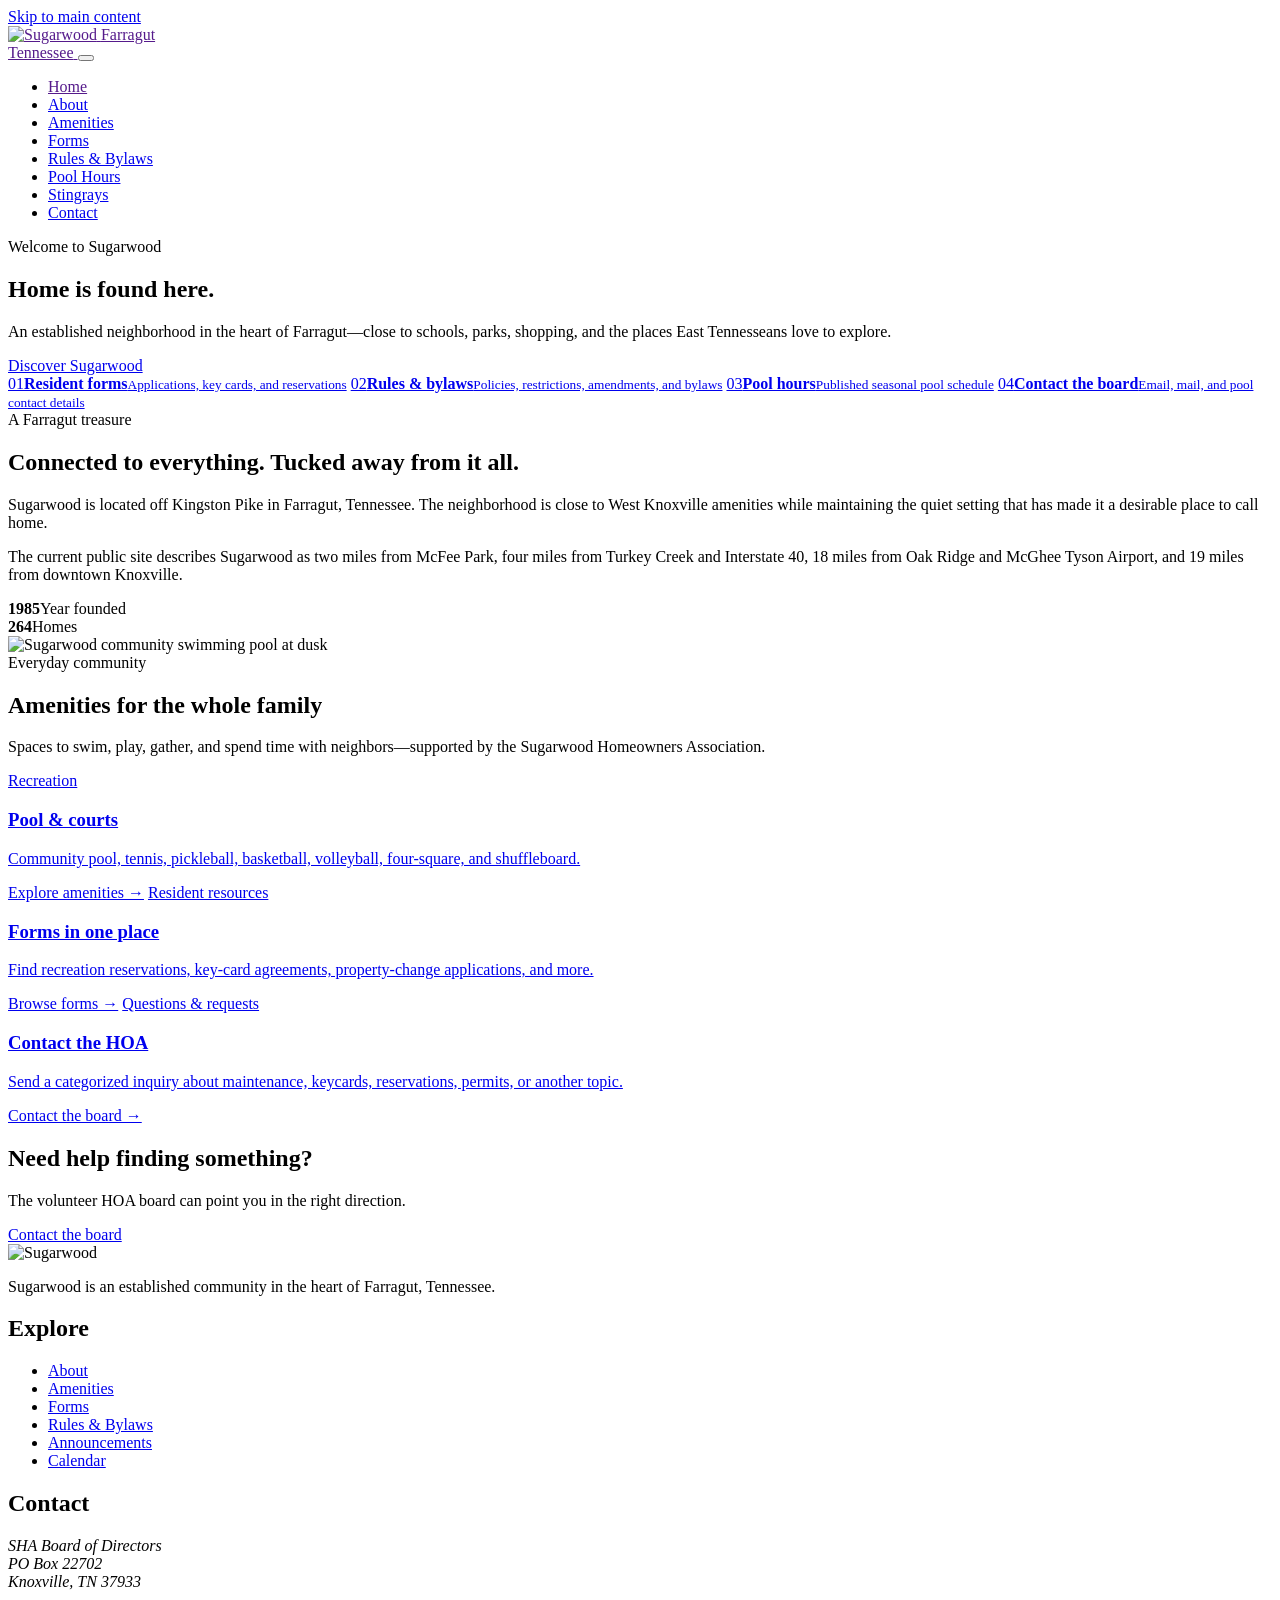
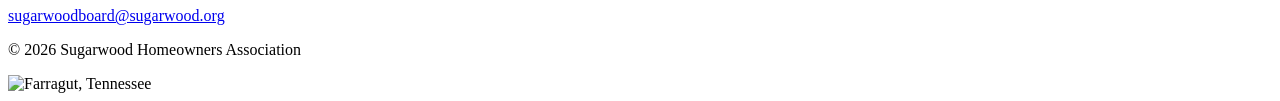
==== index.html @ 3f70a157 "Add files via upload" ====
<!doctype html>
<html lang="en">
<head>
  <meta charset="utf-8">
  <meta name="viewport" content="width=device-width, initial-scale=1">
  <meta name="description" content="Sugarwood is an established community in Farragut, Tennessee, with recreation amenities and convenient access to West Knoxville.">
  <meta name="theme-color" content="#071d2e">
  <title>Home | Sugarwood at Farragut</title>
  <link rel="icon" href="assets/images/sw-logo-final.png" type="image/png">
  <link rel="stylesheet" href="assets/css/site.css">
</head>
<body>
  
<a class="skip-link" href="#main-content">Skip to main content</a>
<header class="site-header">
  <div class="container header-inner">
    <a class="brand" href="" aria-label="Sugarwood HOA home">
      <img src="assets/images/sw-logo-final.png" width="200" height="50" alt="Sugarwood">
      <span class="brand-location">Farragut<br>Tennessee</span>
    </a>
    <button class="menu-toggle" type="button" aria-label="Open navigation" aria-expanded="false" aria-controls="primary-navigation" data-menu-toggle>
      <span></span><span></span><span></span>
    </button>
    <nav class="site-nav" id="primary-navigation" aria-label="Primary navigation" data-site-nav data-open="false">
      <ul class="nav-list">
        <li><a href="" aria-current="page">Home</a></li>
<li><a href="about/">About</a></li>
<li><a href="amenities/">Amenities</a></li>
<li><a href="forms/">Forms</a></li>
<li><a href="rules/">Rules & Bylaws</a></li>
<li><a href="pool-hours/">Pool Hours</a></li>
<li><a href="sugarwood-stingrays/">Stingrays</a></li>
<li><a class="nav-contact" href="contact/">Contact</a></li>
      </ul>
    </nav>
  </div>
</header>
  <main id="main-content">
    
<section class="hero" style="--hero-image: url('../images/Sugarwood-Pool-e1723392724342.jpg')">
  <div class="container hero-inner">
    <span class="eyebrow">Welcome to Sugarwood</span>
    <h1>Home is found here.</h1>
    <p class="hero-copy">An established neighborhood in the heart of Farragut—close to schools, parks, shopping, and the places East Tennesseans love to explore.</p>
    <div class="button-row">
      <a class="button" href="about/">Discover Sugarwood</a>
    </div>
  </div>
</section>
<section class="quick-links" aria-label="Quick links">
  <div class="container quick-grid">
    <a class="quick-card" href="forms/"><span class="quick-number">01</span><strong>Resident forms</strong><small>Applications, key cards, and reservations</small></a>
    <a class="quick-card" href="rules/"><span class="quick-number">02</span><strong>Rules & bylaws</strong><small>Policies, restrictions, amendments, and bylaws</small></a>
    <a class="quick-card" href="pool-hours/"><span class="quick-number">03</span><strong>Pool hours</strong><small>Published seasonal pool schedule</small></a>
    <a class="quick-card" href="contact/"><span class="quick-number">04</span><strong>Contact the board</strong><small>Email, mail, and pool contact details</small></a>
  </div>
</section>
<section class="section">
  <div class="container split">
    <div>
      <span class="eyebrow">A Farragut treasure</span>
      <h2>Connected to everything. Tucked away from it all.</h2>
      <p>Sugarwood is located off Kingston Pike in Farragut, Tennessee. The neighborhood is close to West Knoxville amenities while maintaining the quiet setting that has made it a desirable place to call home.</p>
      <p>The current public site describes Sugarwood as two miles from McFee Park, four miles from Turkey Creek and Interstate 40, 18 miles from Oak Ridge and McGhee Tyson Airport, and 19 miles from downtown Knoxville.</p>
      <div class="stats" aria-label="Neighborhood facts">
        <div class="stat"><strong>1985</strong><span>Year founded</span></div>
        <div class="stat"><strong>264</strong><span>Homes</span></div>
      </div>
    </div>
    <div class="split-media"><img src="assets/images/Sugarwood-Pool-e1723392724342.jpg" width="1200" height="1068" alt="Sugarwood community swimming pool at dusk"></div>
  </div>
</section>
<section class="section section-white">
  <div class="container">
    <div class="section-heading">
      <span class="eyebrow">Everyday community</span>
      <h2>Amenities for the whole family</h2>
      <p>Spaces to swim, play, gather, and spend time with neighbors—supported by the Sugarwood Homeowners Association.</p>
    </div>
    <div class="card-grid">
      <a class="card card-link" href="amenities/"><span class="card-kicker">Recreation</span><h3>Pool & courts</h3><p>Community pool, tennis, pickleball, basketball, volleyball, four-square, and shuffleboard.</p><span class="text-link">Explore amenities →</span></a>
      <a class="card card-link" href="forms/"><span class="card-kicker">Resident resources</span><h3>Forms in one place</h3><p>Find recreation reservations, key-card agreements, property-change applications, and more.</p><span class="text-link">Browse forms →</span></a>
      <a class="card card-link" href="contact/"><span class="card-kicker">Questions & requests</span><h3>Contact the HOA</h3><p>Send a categorized inquiry about maintenance, keycards, reservations, permits, or another topic.</p><span class="text-link">Contact the board →</span></a>
    </div>
  </div>
</section>
  </main>
  
<section class="cta-band" aria-labelledby="footer-cta-title">
  <div class="container cta-inner">
    <div>
      <h2 id="footer-cta-title">Need help finding something?</h2>
      <p>The volunteer HOA board can point you in the right direction.</p>
    </div>
    <a class="button button-dark" href="contact/">Contact the board</a>
  </div>
</section>
<footer class="site-footer">
  <div class="container">
    <div class="footer-grid">
      <div class="footer-brand">
        <img src="assets/images/sw-logo-final.png" width="200" height="50" alt="Sugarwood">
        <p>Sugarwood is an established community in the heart of Farragut, Tennessee.</p>
      </div>
      <div>
        <h2>Explore</h2>
        <ul class="footer-links">
          <li><a href="about/">About</a></li>
          <li><a href="amenities/">Amenities</a></li>
          <li><a href="forms/">Forms</a></li>
          <li><a href="rules/">Rules & Bylaws</a></li>
          <li><a href="announcements/">Announcements</a></li>
          <li><a href="calendar/">Calendar</a></li>
        </ul>
      </div>
      <div>
        <h2>Contact</h2>
        <address>
          SHA Board of Directors<br>
          PO Box 22702<br>
          Knoxville, TN 37933
        </address>
        <p><a href="mailto:sugarwoodboard@sugarwood.org">sugarwoodboard@sugarwood.org</a></p>
      </div>
    </div>
    <div class="footer-bottom">
      <p>© 2026 Sugarwood Homeowners Association</p>
      <img class="farragut-mark" src="assets/images/Farragut.png" width="336" height="78" alt="Farragut, Tennessee">
    </div>
  </div>
</footer>
  <script src="assets/js/site.js"></script>
</body>
</html>
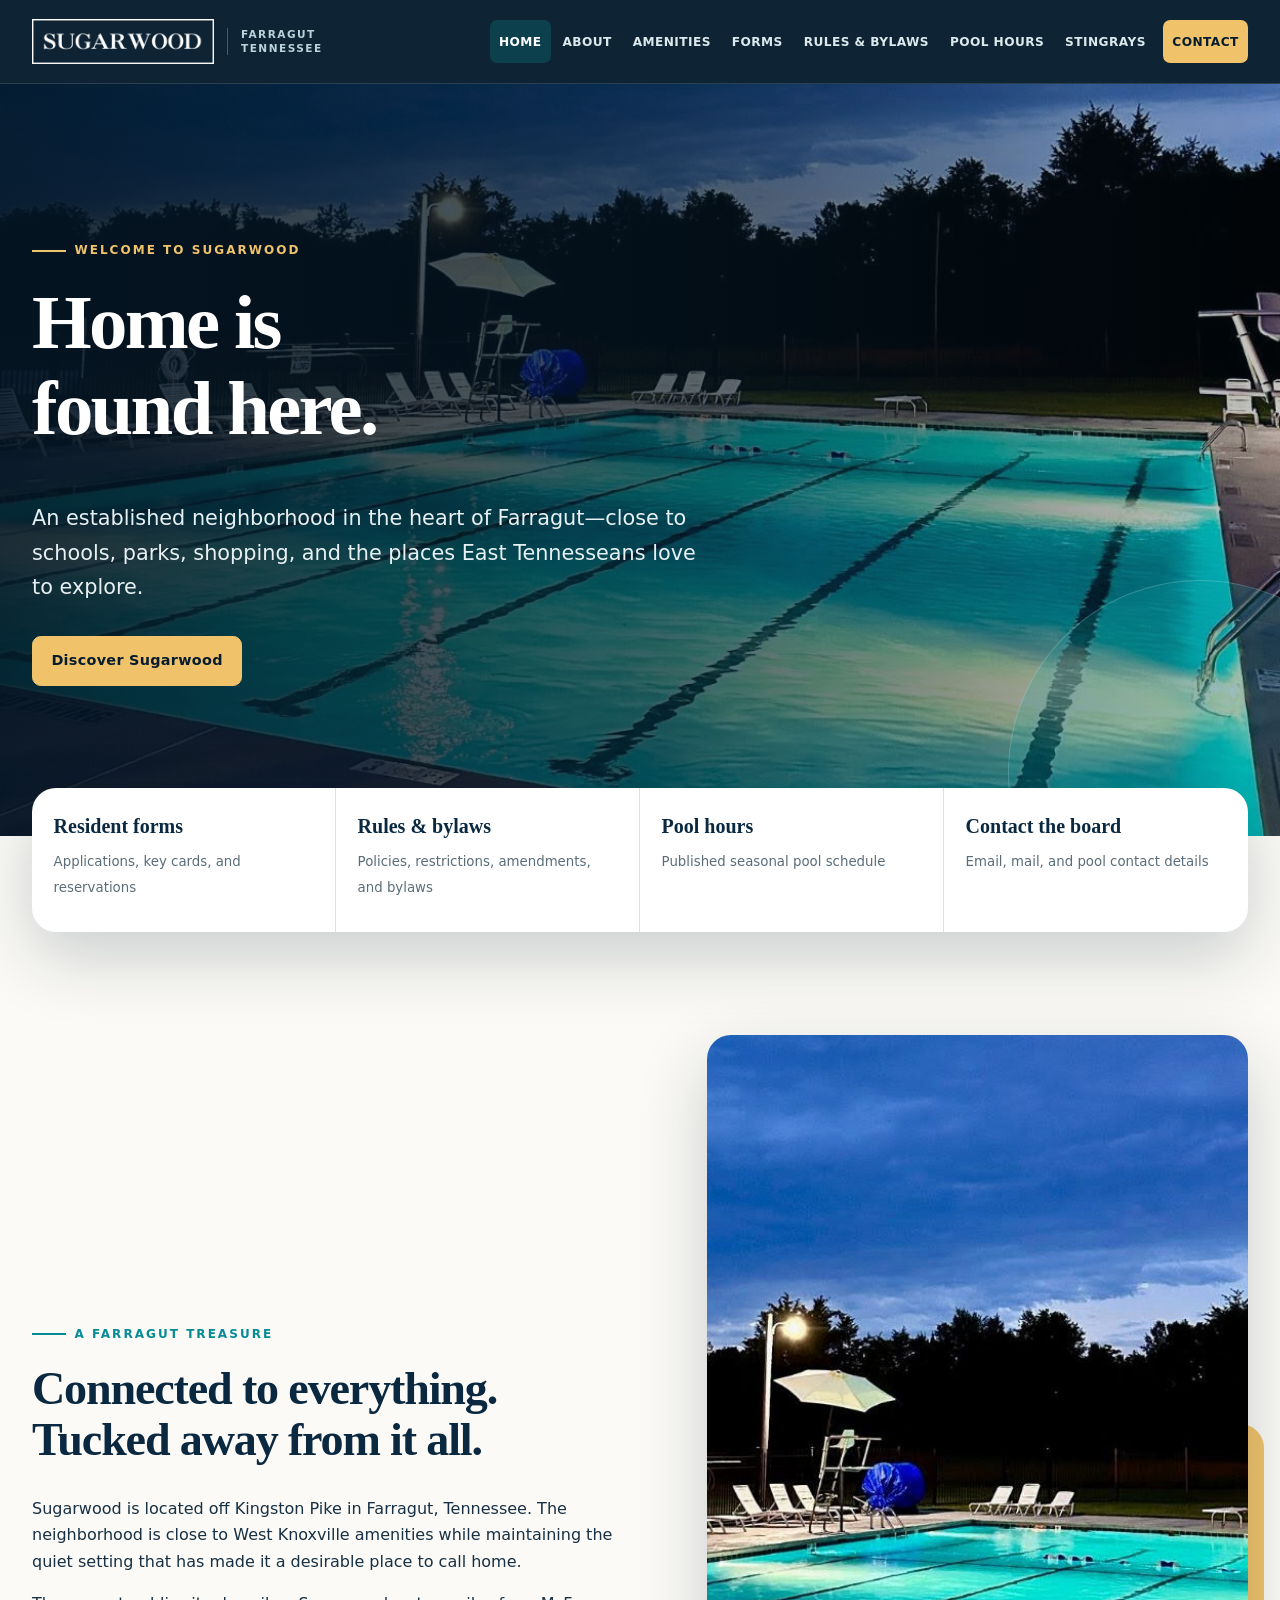
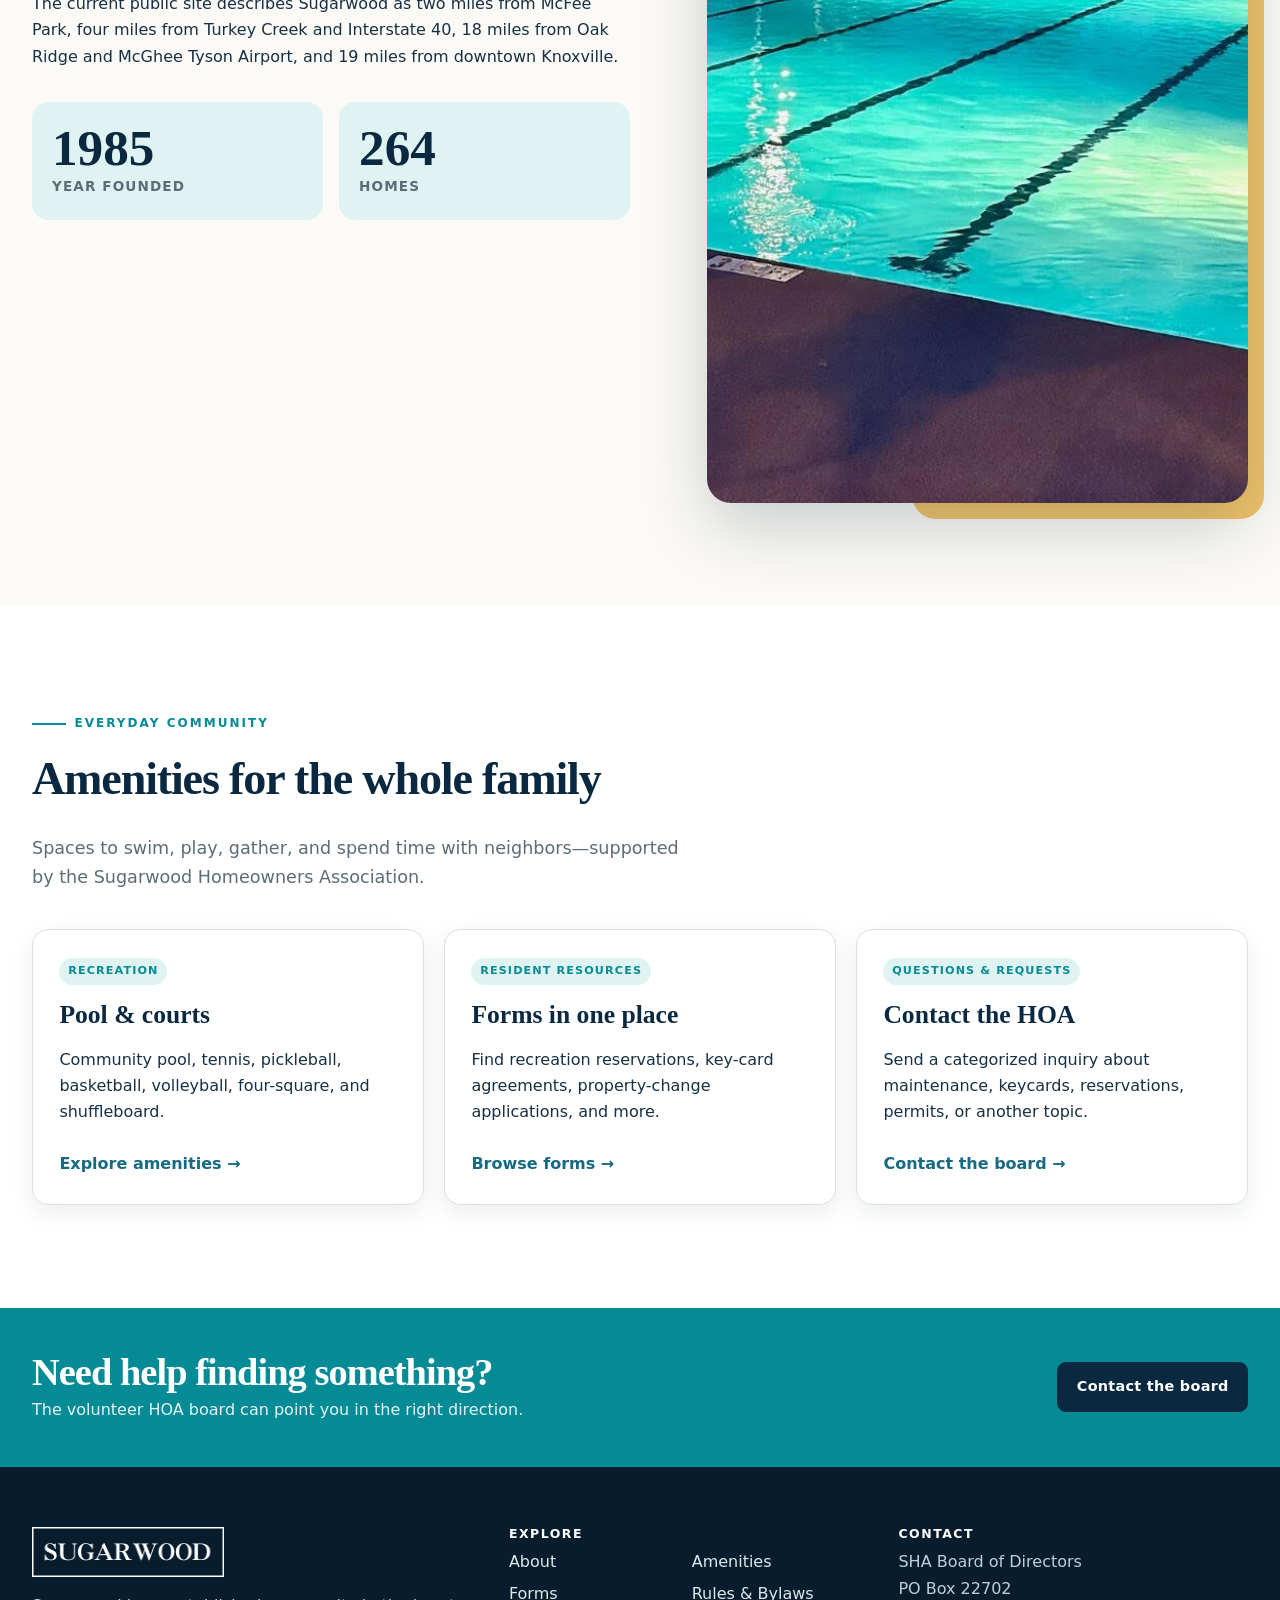
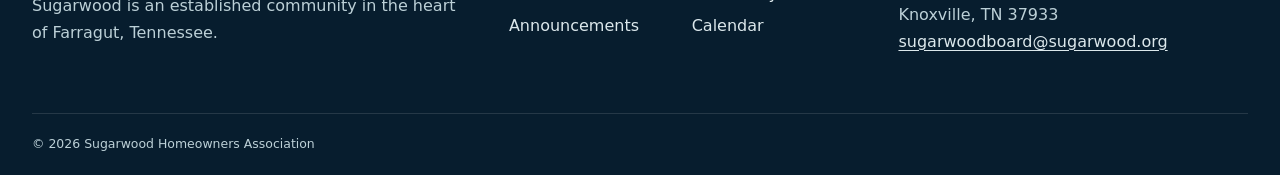
==== commit b1c78877: "8.6 Revisions" ====
--- a/index.html
+++ b/index.html
@@ -49,10 +49,10 @@
 </section>
 <section class="quick-links" aria-label="Quick links">
   <div class="container quick-grid">
-    <a class="quick-card" href="forms/"><span class="quick-number">01</span><strong>Resident forms</strong><small>Applications, key cards, and reservations</small></a>
-    <a class="quick-card" href="rules/"><span class="quick-number">02</span><strong>Rules & bylaws</strong><small>Policies, restrictions, amendments, and bylaws</small></a>
-    <a class="quick-card" href="pool-hours/"><span class="quick-number">03</span><strong>Pool hours</strong><small>Published seasonal pool schedule</small></a>
-    <a class="quick-card" href="contact/"><span class="quick-number">04</span><strong>Contact the board</strong><small>Email, mail, and pool contact details</small></a>
+    <a class="quick-card" href="forms/"><strong>Resident forms</strong><small>Applications, key cards, and reservations</small></a>
+    <a class="quick-card" href="rules/"><strong>Rules & bylaws</strong><small>Policies, restrictions, amendments, and bylaws</small></a>
+    <a class="quick-card" href="pool-hours/"><strong>Pool hours</strong><small>Published seasonal pool schedule</small></a>
+    <a class="quick-card" href="contact/"><strong>Contact the board</strong><small>Email, mail, and pool contact details</small></a>
   </div>
 </section>
 <section class="section">
@@ -125,7 +125,6 @@
     </div>
     <div class="footer-bottom">
       <p>© 2026 Sugarwood Homeowners Association</p>
-      <img class="farragut-mark" src="assets/images/Farragut.png" width="336" height="78" alt="Farragut, Tennessee">
     </div>
   </div>
 </footer>
--- a/assets/css/site.css
+++ b/assets/css/site.css
@@ -0,0 +1,1455 @@
+:root {
+  --navy-950: #071d2e;
+  --navy-900: #0a2941;
+  --navy-800: #123a56;
+  --blue-700: #166a83;
+  --teal-600: #058b96;
+  --teal-500: #0aa3aa;
+  --aqua-100: #dff4f2;
+  --cream-100: #fbfaf6;
+  --cream-200: #f3efe5;
+  --gold-500: #d99b2b;
+  --gold-300: #f0c36b;
+  --ink: #173043;
+  --muted: #5b6d78;
+  --white: #ffffff;
+  --line: #d9e1e3;
+  --warning-bg: #fff6df;
+  --warning-border: #d99b2b;
+  --shadow-sm: 0 8px 24px rgba(7, 29, 46, 0.08);
+  --shadow-lg: 0 24px 70px rgba(7, 29, 46, 0.2);
+  --radius-sm: 0.55rem;
+  --radius-md: 1rem;
+  --radius-lg: 1.5rem;
+  --max-width: 76rem;
+}
+
+*,
+*::before,
+*::after {
+  box-sizing: border-box;
+}
+
+html {
+  scroll-behavior: smooth;
+}
+
+body {
+  margin: 0;
+  overflow-x: hidden;
+  color: var(--ink);
+  background: var(--cream-100);
+  font-family: Inter, ui-sans-serif, system-ui, -apple-system, BlinkMacSystemFont, "Segoe UI", sans-serif;
+  font-size: 1rem;
+  line-height: 1.65;
+  text-rendering: optimizeLegibility;
+}
+
+body.nav-open {
+  overflow: hidden;
+}
+
+img {
+  display: block;
+  max-width: 100%;
+}
+
+a {
+  color: var(--blue-700);
+  text-decoration-thickness: 0.08em;
+  text-underline-offset: 0.16em;
+}
+
+a:hover {
+  color: var(--teal-600);
+}
+
+button,
+input {
+  font: inherit;
+}
+
+:focus-visible {
+  outline: 3px solid var(--gold-300);
+  outline-offset: 3px;
+}
+
+h1,
+h2,
+h3,
+h4 {
+  margin: 0 0 0.65em;
+  color: var(--navy-900);
+  font-family: Georgia, "Times New Roman", serif;
+  font-weight: 700;
+  line-height: 1.12;
+  text-wrap: balance;
+}
+
+h1 {
+  font-size: clamp(2.6rem, 6vw, 5.6rem);
+  letter-spacing: -0.035em;
+}
+
+h2 {
+  font-size: clamp(2rem, 3.6vw, 3.45rem);
+  letter-spacing: -0.025em;
+}
+
+h3 {
+  font-size: clamp(1.3rem, 2vw, 1.7rem);
+}
+
+p,
+ul,
+ol {
+  margin-top: 0;
+}
+
+.container {
+  width: min(calc(100% - 2rem), var(--max-width));
+  margin-inline: auto;
+}
+
+.narrow {
+  width: min(calc(100% - 2rem), 48rem);
+  margin-inline: auto;
+}
+
+.skip-link {
+  position: fixed;
+  z-index: 1000;
+  top: 0.75rem;
+  left: 0.75rem;
+  padding: 0.7rem 1rem;
+  color: var(--navy-950);
+  background: var(--gold-300);
+  border-radius: var(--radius-sm);
+  transform: translateY(-180%);
+  transition: transform 160ms ease;
+}
+
+.skip-link:focus {
+  transform: translateY(0);
+}
+
+.site-header {
+  position: sticky;
+  z-index: 100;
+  top: 0;
+  color: var(--white);
+  background: rgba(7, 29, 46, 0.97);
+  border-bottom: 1px solid rgba(255, 255, 255, 0.13);
+  backdrop-filter: blur(14px);
+}
+
+.header-inner {
+  display: flex;
+  min-height: 5.2rem;
+  align-items: center;
+  gap: 1.25rem;
+}
+
+.brand {
+  display: flex;
+  flex: 0 0 auto;
+  align-items: center;
+  gap: 0.8rem;
+  color: var(--white);
+  text-decoration: none;
+}
+
+.brand img {
+  width: 11.4rem;
+  height: auto;
+}
+
+.brand-location {
+  display: block;
+  padding-left: 0.8rem;
+  color: #b9d3da;
+  border-left: 1px solid rgba(255, 255, 255, 0.25);
+  font-size: 0.66rem;
+  font-weight: 700;
+  letter-spacing: 0.14em;
+  line-height: 1.3;
+  text-transform: uppercase;
+}
+
+.site-nav {
+  margin-left: auto;
+}
+
+.nav-list {
+  display: flex;
+  align-items: center;
+  justify-content: flex-end;
+  gap: 0.15rem;
+  margin: 0;
+  padding: 0;
+  list-style: none;
+}
+
+.nav-list a {
+  display: block;
+  padding: 0.72rem 0.58rem;
+  color: #dbe8ec;
+  border-radius: 0.45rem;
+  font-size: 0.76rem;
+  font-weight: 750;
+  letter-spacing: 0.035em;
+  text-decoration: none;
+  text-transform: uppercase;
+  white-space: nowrap;
+}
+
+.nav-list a:hover,
+.nav-list a[aria-current="page"] {
+  color: var(--white);
+  background: rgba(10, 163, 170, 0.22);
+}
+
+.nav-list .nav-contact {
+  margin-left: 0.35rem;
+  color: var(--navy-950);
+  background: var(--gold-300);
+}
+
+.nav-list .nav-contact:hover,
+.nav-list .nav-contact[aria-current="page"] {
+  color: var(--navy-950);
+  background: #ffd481;
+}
+
+.menu-toggle {
+  display: none;
+  width: 3rem;
+  height: 3rem;
+  margin-left: auto;
+  padding: 0;
+  color: var(--white);
+  background: transparent;
+  border: 1px solid rgba(255, 255, 255, 0.35);
+  border-radius: 0.55rem;
+  cursor: pointer;
+}
+
+.menu-toggle span {
+  display: block;
+  width: 1.35rem;
+  height: 2px;
+  margin: 0.27rem auto;
+  background: currentColor;
+  transition: transform 160ms ease, opacity 160ms ease;
+}
+
+.menu-toggle[aria-expanded="true"] span:nth-child(1) {
+  transform: translateY(6px) rotate(45deg);
+}
+
+.menu-toggle[aria-expanded="true"] span:nth-child(2) {
+  opacity: 0;
+}
+
+.menu-toggle[aria-expanded="true"] span:nth-child(3) {
+  transform: translateY(-6px) rotate(-45deg);
+}
+
+.hero {
+  position: relative;
+  min-height: min(47rem, calc(100vh - 5rem));
+  display: grid;
+  overflow: hidden;
+  color: var(--white);
+  background-color: var(--navy-900);
+  background-image: linear-gradient(90deg, rgba(4, 22, 36, 0.9) 0%, rgba(4, 22, 36, 0.66) 52%, rgba(4, 22, 36, 0.2) 100%), var(--hero-image);
+  background-position: center;
+  background-size: cover;
+}
+
+.hero::after {
+  position: absolute;
+  right: -7rem;
+  bottom: -8rem;
+  width: 24rem;
+  height: 24rem;
+  background: rgba(10, 163, 170, 0.2);
+  border: 1px solid rgba(255, 255, 255, 0.18);
+  border-radius: 50%;
+  content: "";
+}
+
+.hero-inner {
+  position: relative;
+  z-index: 1;
+  align-self: center;
+  padding-block: 5.5rem;
+}
+
+.eyebrow {
+  display: inline-flex;
+  align-items: center;
+  gap: 0.55rem;
+  margin-bottom: 1.15rem;
+  color: var(--teal-600);
+  font-size: 0.75rem;
+  font-weight: 800;
+  letter-spacing: 0.17em;
+  text-transform: uppercase;
+}
+
+.eyebrow::before {
+  width: 2.1rem;
+  height: 2px;
+  background: currentColor;
+  content: "";
+}
+
+.hero .eyebrow {
+  color: var(--gold-300);
+}
+
+.hero h1 {
+  max-width: 13ch;
+  color: var(--white);
+}
+
+.hero-copy {
+  max-width: 42rem;
+  margin-bottom: 2rem;
+  color: #e7f0f2;
+  font-size: clamp(1.06rem, 1.8vw, 1.3rem);
+}
+
+.button-row {
+  display: flex;
+  flex-wrap: wrap;
+  gap: 0.75rem;
+}
+
+.button {
+  display: inline-flex;
+  min-height: 3rem;
+  align-items: center;
+  justify-content: center;
+  padding: 0.75rem 1.15rem;
+  color: var(--navy-950);
+  background: var(--gold-300);
+  border: 1px solid var(--gold-300);
+  border-radius: 0.55rem;
+  font-size: 0.9rem;
+  font-weight: 800;
+  letter-spacing: 0.02em;
+  text-decoration: none;
+}
+
+.button:hover {
+  color: var(--navy-950);
+  background: #ffd481;
+  border-color: #ffd481;
+}
+
+.button-secondary {
+  color: var(--white);
+  background: rgba(255, 255, 255, 0.08);
+  border-color: rgba(255, 255, 255, 0.5);
+}
+
+.button-secondary:hover {
+  color: var(--white);
+  background: rgba(255, 255, 255, 0.17);
+  border-color: var(--white);
+}
+
+.button-dark {
+  color: var(--white);
+  background: var(--navy-900);
+  border-color: var(--navy-900);
+}
+
+.button-dark:hover {
+  color: var(--white);
+  background: var(--navy-800);
+  border-color: var(--navy-800);
+}
+
+.quick-links {
+  position: relative;
+  z-index: 3;
+  margin-top: -3rem;
+}
+
+.quick-grid {
+  display: grid;
+  grid-template-columns: repeat(4, 1fr);
+  overflow: hidden;
+  background: var(--white);
+  border-radius: var(--radius-lg);
+  box-shadow: var(--shadow-lg);
+}
+
+.quick-card {
+  min-height: 9rem;
+  padding: 1.35rem;
+  color: var(--ink);
+  border-right: 1px solid var(--line);
+  text-decoration: none;
+}
+
+.quick-card:last-child {
+  border-right: 0;
+}
+
+.quick-card:hover {
+  color: var(--ink);
+  background: var(--aqua-100);
+}
+
+.quick-number {
+  display: block;
+  margin-bottom: 0.55rem;
+  color: var(--teal-600);
+  font-family: Georgia, "Times New Roman", serif;
+  font-size: 1.05rem;
+  font-style: italic;
+}
+
+.quick-card strong {
+  display: block;
+  margin-bottom: 0.3rem;
+  color: var(--navy-900);
+  font-family: Georgia, "Times New Roman", serif;
+  font-size: 1.25rem;
+}
+
+.quick-card small {
+  color: var(--muted);
+}
+
+.section {
+  padding-block: clamp(4.5rem, 8vw, 8rem);
+}
+
+.section-sm {
+  padding-block: clamp(3rem, 5vw, 5rem);
+}
+
+.section-white {
+  background: var(--white);
+}
+
+.section-navy {
+  color: #dce8ec;
+  background: var(--navy-900);
+}
+
+.section-navy h2,
+.section-navy h3 {
+  color: var(--white);
+}
+
+.section-heading {
+  max-width: 47rem;
+  margin-bottom: 2.3rem;
+}
+
+.section-heading p {
+  max-width: 42rem;
+  color: var(--muted);
+  font-size: 1.1rem;
+}
+
+.section-navy .section-heading p {
+  color: #bfd2d9;
+}
+
+.card-grid {
+  display: grid;
+  grid-template-columns: repeat(3, minmax(0, 1fr));
+  gap: 1.25rem;
+}
+
+.card {
+  padding: 1.65rem;
+  background: var(--white);
+  border: 1px solid var(--line);
+  border-radius: var(--radius-md);
+  box-shadow: var(--shadow-sm);
+}
+
+.card-kicker {
+  display: inline-block;
+  margin-bottom: 1rem;
+  padding: 0.28rem 0.55rem;
+  color: var(--teal-600);
+  background: var(--aqua-100);
+  border-radius: 999px;
+  font-size: 0.7rem;
+  font-weight: 800;
+  letter-spacing: 0.1em;
+  text-transform: uppercase;
+}
+
+.card p:last-child,
+.card ul:last-child {
+  margin-bottom: 0;
+}
+
+.card-link {
+  color: var(--ink);
+  text-decoration: none;
+  transition: transform 160ms ease, box-shadow 160ms ease, border-color 160ms ease;
+}
+
+.card-link:hover {
+  color: var(--ink);
+  border-color: var(--teal-500);
+  box-shadow: 0 15px 36px rgba(7, 29, 46, 0.13);
+  transform: translateY(-3px);
+}
+
+.card-link .text-link {
+  display: inline-block;
+  margin-top: 0.6rem;
+  color: var(--blue-700);
+  font-weight: 800;
+}
+
+.split {
+  display: grid;
+  grid-template-columns: minmax(0, 1.05fr) minmax(0, 0.95fr);
+  align-items: center;
+  gap: clamp(2rem, 6vw, 5.5rem);
+}
+
+.split-media {
+  position: relative;
+}
+
+.split-media img {
+  width: 100%;
+  aspect-ratio: 4 / 3;
+  object-fit: cover;
+  border-radius: var(--radius-lg);
+  box-shadow: var(--shadow-lg);
+}
+
+.split-media::after {
+  position: absolute;
+  z-index: -1;
+  right: -1rem;
+  bottom: -1rem;
+  width: 65%;
+  height: 65%;
+  background: var(--gold-300);
+  border-radius: var(--radius-lg);
+  content: "";
+}
+
+.check-list,
+.feature-list {
+  padding: 0;
+  list-style: none;
+}
+
+.check-list li,
+.feature-list li {
+  position: relative;
+  padding: 0.65rem 0 0.65rem 2rem;
+  border-bottom: 1px solid var(--line);
+}
+
+.check-list li::before,
+.feature-list li::before {
+  position: absolute;
+  top: 0.76rem;
+  left: 0;
+  display: grid;
+  width: 1.25rem;
+  height: 1.25rem;
+  place-items: center;
+  color: var(--white);
+  background: var(--teal-600);
+  border-radius: 50%;
+  content: "✓";
+  font-size: 0.72rem;
+  font-weight: 900;
+}
+
+.feature-list li::before {
+  width: 0.72rem;
+  height: 0.72rem;
+  top: 1rem;
+  left: 0.25rem;
+  content: "";
+}
+
+.stats {
+  display: grid;
+  grid-template-columns: repeat(2, minmax(0, 1fr));
+  gap: 1rem;
+  margin-top: 2rem;
+}
+
+.stat {
+  padding: 1.25rem;
+  background: var(--aqua-100);
+  border-radius: var(--radius-md);
+}
+
+.stat strong {
+  display: block;
+  color: var(--navy-900);
+  font-family: Georgia, "Times New Roman", serif;
+  font-size: clamp(2rem, 4vw, 3.4rem);
+  line-height: 1;
+}
+
+.stat span {
+  color: var(--muted);
+  font-size: 0.85rem;
+  font-weight: 750;
+  letter-spacing: 0.08em;
+  text-transform: uppercase;
+}
+
+.page-hero {
+  position: relative;
+  overflow: hidden;
+  padding-block: clamp(2.4rem, 4.8vw, 4.5rem);
+  color: var(--white);
+  background: var(--navy-900);
+}
+
+.page-hero::before {
+  position: absolute;
+  inset: 0;
+  background: radial-gradient(circle at 80% 20%, rgba(10, 163, 170, 0.24), transparent 30%), linear-gradient(135deg, transparent 0 68%, rgba(217, 155, 43, 0.12) 68%);
+  content: "";
+}
+
+.page-hero .container {
+  position: relative;
+}
+
+.page-hero h1 {
+  max-width: 14ch;
+  color: var(--white);
+}
+
+.schedule-date {
+  font: inherit;
+  white-space: nowrap;
+}
+
+.farragut-feature {
+  display: grid;
+  grid-template-columns: minmax(0, 1fr) auto;
+  align-items: center;
+  gap: 2rem;
+}
+
+.farragut-feature-mark {
+  display: block;
+  padding: 1rem;
+  background: var(--navy-900);
+  border-radius: var(--radius-md);
+}
+
+.farragut-feature-mark img {
+  display: block;
+  width: min(16rem, 30vw);
+  height: auto;
+}
+
+.amenities-layout {
+  display: grid;
+  gap: clamp(2rem, 4vw, 3.5rem);
+}
+
+.amenities-media {
+  width: min(80%, 56rem);
+  justify-self: center;
+}
+
+.amenities-media img {
+  aspect-ratio: 1;
+  object-fit: cover;
+}
+
+.stingrays-logo-wrap {
+  display: grid;
+  min-height: 18rem;
+  place-items: center;
+  padding: 1.5rem;
+  background: var(--white);
+  border-radius: var(--radius-lg);
+  box-shadow: var(--shadow-lg);
+}
+
+.stingrays-logo-wrap img {
+  display: block;
+  width: 100%;
+  height: auto;
+  max-height: 25rem;
+  object-fit: contain;
+}
+
+.page-lead {
+  max-width: 44rem;
+  margin-bottom: 0;
+  color: #d9e8ec;
+  font-size: clamp(1.05rem, 2vw, 1.3rem);
+}
+
+.breadcrumb {
+  margin-bottom: 1rem;
+  color: #a9c5cd;
+  font-size: 0.78rem;
+  font-weight: 750;
+  letter-spacing: 0.08em;
+  text-transform: uppercase;
+}
+
+.breadcrumb a {
+  color: var(--gold-300);
+}
+
+.notice {
+  padding: 1rem 1.15rem;
+  background: var(--warning-bg);
+  border: 1px solid #eed59a;
+  border-left: 5px solid var(--warning-border);
+  border-radius: var(--radius-sm);
+}
+
+.notice strong {
+  color: #745214;
+}
+
+.notice p:last-child {
+  margin-bottom: 0;
+}
+
+.notice-info {
+  background: var(--aqua-100);
+  border-color: #b8e1df;
+  border-left-color: var(--teal-600);
+}
+
+.notice-info strong {
+  color: var(--navy-900);
+}
+
+.content-stack > * + * {
+  margin-top: 1.35rem;
+}
+
+.document-grid {
+  display: grid;
+  grid-template-columns: repeat(2, minmax(0, 1fr));
+  gap: 1rem;
+}
+
+.document-card {
+  display: flex;
+  min-height: 9rem;
+  flex-direction: column;
+  justify-content: space-between;
+  padding: 1.3rem;
+  color: var(--ink);
+  background: var(--white);
+  border: 1px solid var(--line);
+  border-radius: var(--radius-md);
+  text-decoration: none;
+  transition: border-color 160ms ease, transform 160ms ease, box-shadow 160ms ease;
+}
+
+.document-card:hover {
+  color: var(--ink);
+  border-color: var(--teal-500);
+  box-shadow: var(--shadow-sm);
+  transform: translateY(-2px);
+}
+
+.document-card strong {
+  display: block;
+  margin-bottom: 0.35rem;
+  color: var(--navy-900);
+  font-family: Georgia, "Times New Roman", serif;
+  font-size: 1.2rem;
+  line-height: 1.25;
+}
+
+.document-card small {
+  color: var(--muted);
+}
+
+.document-meta {
+  display: flex;
+  align-items: center;
+  justify-content: space-between;
+  gap: 1rem;
+  margin-top: 1rem;
+  color: var(--teal-600);
+  font-size: 0.75rem;
+  font-weight: 800;
+  letter-spacing: 0.08em;
+  text-transform: uppercase;
+}
+
+.schedule-grid {
+  display: grid;
+  grid-template-columns: repeat(2, minmax(0, 1fr));
+  gap: 1.25rem;
+}
+
+.schedule-card {
+  overflow: hidden;
+  background: var(--white);
+  border: 1px solid var(--line);
+  border-radius: var(--radius-md);
+  box-shadow: var(--shadow-sm);
+}
+
+.schedule-card h3 {
+  margin: 0;
+  padding: 1.2rem 1.35rem;
+  color: var(--white);
+  background: var(--navy-800);
+}
+
+.schedule-card table {
+  width: 100%;
+  border-collapse: collapse;
+}
+
+.schedule-card th,
+.schedule-card td {
+  padding: 0.82rem 1.1rem;
+  border-bottom: 1px solid var(--line);
+  text-align: left;
+  vertical-align: top;
+}
+
+.schedule-card tr:last-child th,
+.schedule-card tr:last-child td {
+  border-bottom: 0;
+}
+
+.schedule-card th {
+  width: 48%;
+  color: var(--navy-900);
+  font-size: 0.9rem;
+}
+
+.schedule-card td {
+  color: var(--muted);
+}
+
+.board-table-wrap {
+  overflow-x: auto;
+  background: var(--white);
+  border: 1px solid var(--line);
+  border-radius: var(--radius-md);
+  box-shadow: var(--shadow-sm);
+}
+
+.board-table {
+  width: 100%;
+  min-width: 42rem;
+  border-collapse: collapse;
+}
+
+.board-table th,
+.board-table td {
+  padding: 0.9rem 1rem;
+  border-bottom: 1px solid var(--line);
+  text-align: left;
+}
+
+.board-table thead th {
+  color: var(--white);
+  background: var(--navy-800);
+}
+
+.board-table tbody tr:last-child td {
+  border-bottom: 0;
+}
+
+.contact-grid {
+  display: grid;
+  grid-template-columns: repeat(3, minmax(0, 1fr));
+  gap: 1rem;
+}
+
+.contact-card {
+  padding: 1.5rem;
+  background: var(--white);
+  border-top: 4px solid var(--teal-500);
+  border-radius: var(--radius-sm);
+  box-shadow: var(--shadow-sm);
+}
+
+.contact-card address {
+  font-style: normal;
+}
+
+.contact-card p:last-child {
+  margin-bottom: 0;
+}
+
+.wide-photo {
+  overflow: hidden;
+  background: var(--white);
+  border-radius: var(--radius-lg);
+  box-shadow: var(--shadow-lg);
+}
+
+.wide-photo img {
+  display: block;
+  width: 100%;
+  height: auto;
+  object-fit: contain;
+}
+
+.contact-form-layout {
+  align-items: start;
+}
+
+.contact-form {
+  padding: clamp(1.25rem, 3vw, 2rem);
+  background: var(--white);
+  border: 1px solid var(--line);
+  border-radius: var(--radius-lg);
+  box-shadow: var(--shadow-sm);
+}
+
+.form-field {
+  margin-bottom: 1rem;
+}
+
+.form-field label {
+  display: block;
+  margin-bottom: 0.35rem;
+  color: var(--navy-900);
+  font-weight: 800;
+}
+
+.form-field input,
+.form-field select,
+.form-field textarea {
+  width: 100%;
+  padding: 0.78rem 0.85rem;
+  color: var(--ink);
+  background: var(--white);
+  border: 1px solid #a9bbc2;
+  border-radius: 0.45rem;
+  font: inherit;
+}
+
+.form-field textarea {
+  min-height: 9rem;
+  resize: vertical;
+}
+
+.form-field input:focus,
+.form-field select:focus,
+.form-field textarea:focus {
+  border-color: var(--teal-600);
+  outline: 3px solid rgba(32, 133, 139, 0.2);
+  outline-offset: 1px;
+}
+
+.form-status {
+  min-height: 1.5em;
+  margin: 0.8rem 0 0;
+  color: var(--muted);
+  font-size: 0.9rem;
+}
+
+.search-panel {
+  display: grid;
+  grid-template-columns: 1fr auto;
+  gap: 0.75rem;
+  margin-bottom: 1.5rem;
+  padding: 1rem;
+  background: var(--aqua-100);
+  border-radius: var(--radius-md);
+}
+
+.search-panel label {
+  grid-column: 1 / -1;
+  color: var(--navy-900);
+  font-weight: 800;
+}
+
+.search-panel input {
+  min-height: 3rem;
+  width: 100%;
+  padding: 0.7rem 0.9rem;
+  color: var(--ink);
+  background: var(--white);
+  border: 1px solid #9fbfc3;
+  border-radius: var(--radius-sm);
+}
+
+.search-status {
+  align-self: center;
+  color: var(--muted);
+  font-size: 0.86rem;
+  white-space: nowrap;
+}
+
+.archive-year {
+  margin-bottom: 0.85rem;
+  background: var(--white);
+  border: 1px solid var(--line);
+  border-radius: var(--radius-sm);
+}
+
+.archive-year summary {
+  padding: 1rem 1.2rem;
+  color: var(--navy-900);
+  cursor: pointer;
+  font-family: Georgia, "Times New Roman", serif;
+  font-size: 1.3rem;
+  font-weight: 700;
+}
+
+.archive-year[open] summary {
+  border-bottom: 1px solid var(--line);
+}
+
+.archive-list {
+  display: grid;
+  grid-template-columns: repeat(3, minmax(0, 1fr));
+  gap: 0;
+  margin: 0;
+  padding: 0;
+  list-style: none;
+}
+
+.archive-list li {
+  border-right: 1px solid var(--line);
+  border-bottom: 1px solid var(--line);
+}
+
+.archive-list li:nth-child(3n) {
+  border-right: 0;
+}
+
+.archive-list a {
+  display: block;
+  min-height: 100%;
+  padding: 0.9rem 1.1rem;
+  text-decoration: none;
+}
+
+.archive-list a:hover {
+  background: var(--aqua-100);
+}
+
+.archive-list small {
+  display: block;
+  color: var(--muted);
+  font-size: 0.7rem;
+  font-weight: 750;
+  letter-spacing: 0.08em;
+  text-transform: uppercase;
+}
+
+.empty-state {
+  max-width: 46rem;
+  margin-inline: auto;
+  padding: clamp(2rem, 6vw, 4rem);
+  text-align: center;
+  background: var(--white);
+  border: 1px solid var(--line);
+  border-radius: var(--radius-lg);
+  box-shadow: var(--shadow-sm);
+}
+
+.empty-state .eyebrow {
+  justify-content: center;
+}
+
+.redirect-page {
+  min-height: 100vh;
+  display: grid;
+  place-items: center;
+  padding: 1rem;
+  background: var(--navy-900);
+}
+
+.redirect-card {
+  max-width: 34rem;
+  padding: 2.5rem;
+  text-align: center;
+  background: var(--white);
+  border-radius: var(--radius-lg);
+  box-shadow: var(--shadow-lg);
+}
+
+.cta-band {
+  padding-block: 2.7rem;
+  color: var(--white);
+  background: var(--teal-600);
+}
+
+.cta-inner {
+  display: flex;
+  align-items: center;
+  justify-content: space-between;
+  gap: 2rem;
+}
+
+.cta-band h2 {
+  margin-bottom: 0.2rem;
+  color: var(--white);
+  font-size: clamp(1.8rem, 3vw, 2.7rem);
+}
+
+.cta-band p {
+  margin-bottom: 0;
+  color: #e4f4f3;
+}
+
+.site-footer {
+  padding-block: 3.8rem 1.3rem;
+  color: #bcd0d7;
+  background: var(--navy-950);
+}
+
+.footer-grid {
+  display: grid;
+  grid-template-columns: 1.25fr 1fr 1fr;
+  gap: 2.5rem;
+}
+
+.footer-brand img {
+  width: 12rem;
+  margin-bottom: 1rem;
+}
+
+.site-footer h2,
+.site-footer h3 {
+  color: var(--white);
+  font-family: inherit;
+  font-size: 0.78rem;
+  letter-spacing: 0.12em;
+  text-transform: uppercase;
+}
+
+.footer-links {
+  display: grid;
+  grid-template-columns: repeat(2, minmax(0, 1fr));
+  gap: 0.35rem 1rem;
+  margin: 0;
+  padding: 0;
+  list-style: none;
+}
+
+.footer-links a,
+.site-footer a {
+  color: #dce8ec;
+}
+
+.footer-links a {
+  text-decoration: none;
+}
+
+.site-footer address {
+  font-style: normal;
+}
+
+.footer-bottom {
+  display: flex;
+  align-items: center;
+  justify-content: space-between;
+  gap: 1rem;
+  margin-top: 2.6rem;
+  padding-top: 1.25rem;
+  border-top: 1px solid rgba(255, 255, 255, 0.12);
+  font-size: 0.78rem;
+}
+
+.footer-bottom p {
+  margin: 0;
+}
+
+.farragut-mark {
+  width: 9rem;
+  height: auto;
+  padding: 0.35rem;
+  background: var(--white);
+  border-radius: 0.35rem;
+}
+
+.muted {
+  color: var(--muted);
+}
+
+.text-center {
+  text-align: center;
+}
+
+.mt-2 {
+  margin-top: 2rem;
+}
+
+.mb-0 {
+  margin-bottom: 0;
+}
+
+@media (max-width: 1160px) {
+  .menu-toggle {
+    display: block;
+  }
+
+  .site-nav {
+    position: absolute;
+    top: 100%;
+    right: 0;
+    left: 0;
+    display: none;
+    width: 100%;
+    max-height: calc(100vh - 5.2rem);
+    padding: 0.8rem max(1rem, calc((100vw - var(--max-width)) / 2));
+    background: var(--navy-950);
+    box-shadow: 0 18px 40px rgba(0, 0, 0, 0.3);
+    overflow-y: auto;
+    visibility: hidden;
+  }
+
+  .site-nav[data-open="true"] {
+    display: block;
+    visibility: visible;
+  }
+
+  .nav-list {
+    display: grid;
+    grid-template-columns: repeat(2, minmax(0, 1fr));
+    gap: 0.2rem 0.6rem;
+    max-width: var(--max-width);
+    margin-inline: auto;
+  }
+
+  .nav-list li + li {
+    margin-top: 0;
+  }
+
+  .nav-list a {
+    padding: 0.9rem 1rem;
+    font-size: 0.86rem;
+  }
+
+  .nav-list .nav-contact {
+    margin-top: 0;
+    margin-left: 0;
+    text-align: center;
+  }
+}
+
+@media (max-width: 840px) {
+  .brand-location {
+    display: none;
+  }
+
+  .quick-grid,
+  .card-grid,
+  .contact-grid {
+    grid-template-columns: repeat(2, minmax(0, 1fr));
+  }
+
+  .quick-card:nth-child(2) {
+    border-right: 0;
+  }
+
+  .quick-card:nth-child(-n + 2) {
+    border-bottom: 1px solid var(--line);
+  }
+
+  .split {
+    grid-template-columns: 1fr;
+  }
+
+  .split-media {
+    order: -1;
+  }
+
+  .amenities-media {
+    width: min(80%, 32rem);
+    justify-self: center;
+  }
+
+  .farragut-feature {
+    grid-template-columns: 1fr;
+  }
+
+  .footer-grid {
+    grid-template-columns: 1fr 1fr;
+  }
+
+  .footer-brand {
+    grid-column: 1 / -1;
+  }
+
+  .archive-list {
+    grid-template-columns: repeat(2, minmax(0, 1fr));
+  }
+
+  .archive-list li:nth-child(3n) {
+    border-right: 1px solid var(--line);
+  }
+
+  .archive-list li:nth-child(2n) {
+    border-right: 0;
+  }
+}
+
+@media (max-width: 640px) {
+  .container,
+  .narrow {
+    width: min(calc(100% - 1.25rem), var(--max-width));
+  }
+
+  .header-inner {
+    min-height: 4.65rem;
+  }
+
+  .brand img {
+    width: 9.5rem;
+  }
+
+  .site-nav {
+    max-height: calc(100vh - 4.65rem);
+  }
+
+  .nav-list {
+    grid-template-columns: 1fr;
+  }
+
+  .hero {
+    min-height: 42rem;
+    background-image: linear-gradient(rgba(4, 22, 36, 0.76), rgba(4, 22, 36, 0.82)), var(--hero-image);
+    background-position: 60% center;
+  }
+
+  .hero-inner {
+    padding-block: 4rem 6rem;
+  }
+
+  .quick-links {
+    margin-top: -2.2rem;
+  }
+
+  .quick-grid,
+  .card-grid,
+  .document-grid,
+  .schedule-grid,
+  .contact-grid,
+  .stats,
+  .footer-grid {
+    grid-template-columns: 1fr;
+  }
+
+  .quick-card {
+    min-height: 0;
+    border-right: 0;
+    border-bottom: 1px solid var(--line);
+  }
+
+  .quick-card:last-child {
+    border-bottom: 0;
+  }
+
+  .footer-brand {
+    grid-column: auto;
+  }
+
+  .footer-links {
+    grid-template-columns: 1fr;
+  }
+
+  .footer-bottom,
+  .cta-inner {
+    align-items: flex-start;
+    flex-direction: column;
+  }
+
+  .search-panel {
+    grid-template-columns: 1fr;
+  }
+
+  .search-panel label {
+    grid-column: auto;
+  }
+
+  .search-status {
+    white-space: normal;
+  }
+
+  .archive-list {
+    grid-template-columns: 1fr;
+  }
+
+  .archive-list li,
+  .archive-list li:nth-child(2n),
+  .archive-list li:nth-child(3n) {
+    border-right: 0;
+  }
+
+  .schedule-card th,
+  .schedule-card td {
+    display: block;
+    width: 100%;
+    padding-block: 0.5rem;
+  }
+
+  .schedule-card th {
+    padding-bottom: 0;
+    border-bottom: 0;
+  }
+}
+
+@media (prefers-reduced-motion: reduce) {
+  *,
+  *::before,
+  *::after {
+    scroll-behavior: auto !important;
+    transition-duration: 0.01ms !important;
+  }
+}
+
+@media print {
+  .site-header,
+  .cta-band,
+  .site-footer,
+  .menu-toggle,
+  .button-row,
+  .search-panel {
+    display: none !important;
+  }
+
+  body {
+    color: #000;
+    background: #fff;
+  }
+
+  .page-hero {
+    padding-block: 1rem;
+    color: #000;
+    background: #fff;
+  }
+
+  .page-hero h1,
+  .page-lead {
+    color: #000;
+  }
+
+  .section,
+  .section-sm {
+    padding-block: 1.5rem;
+  }
+}
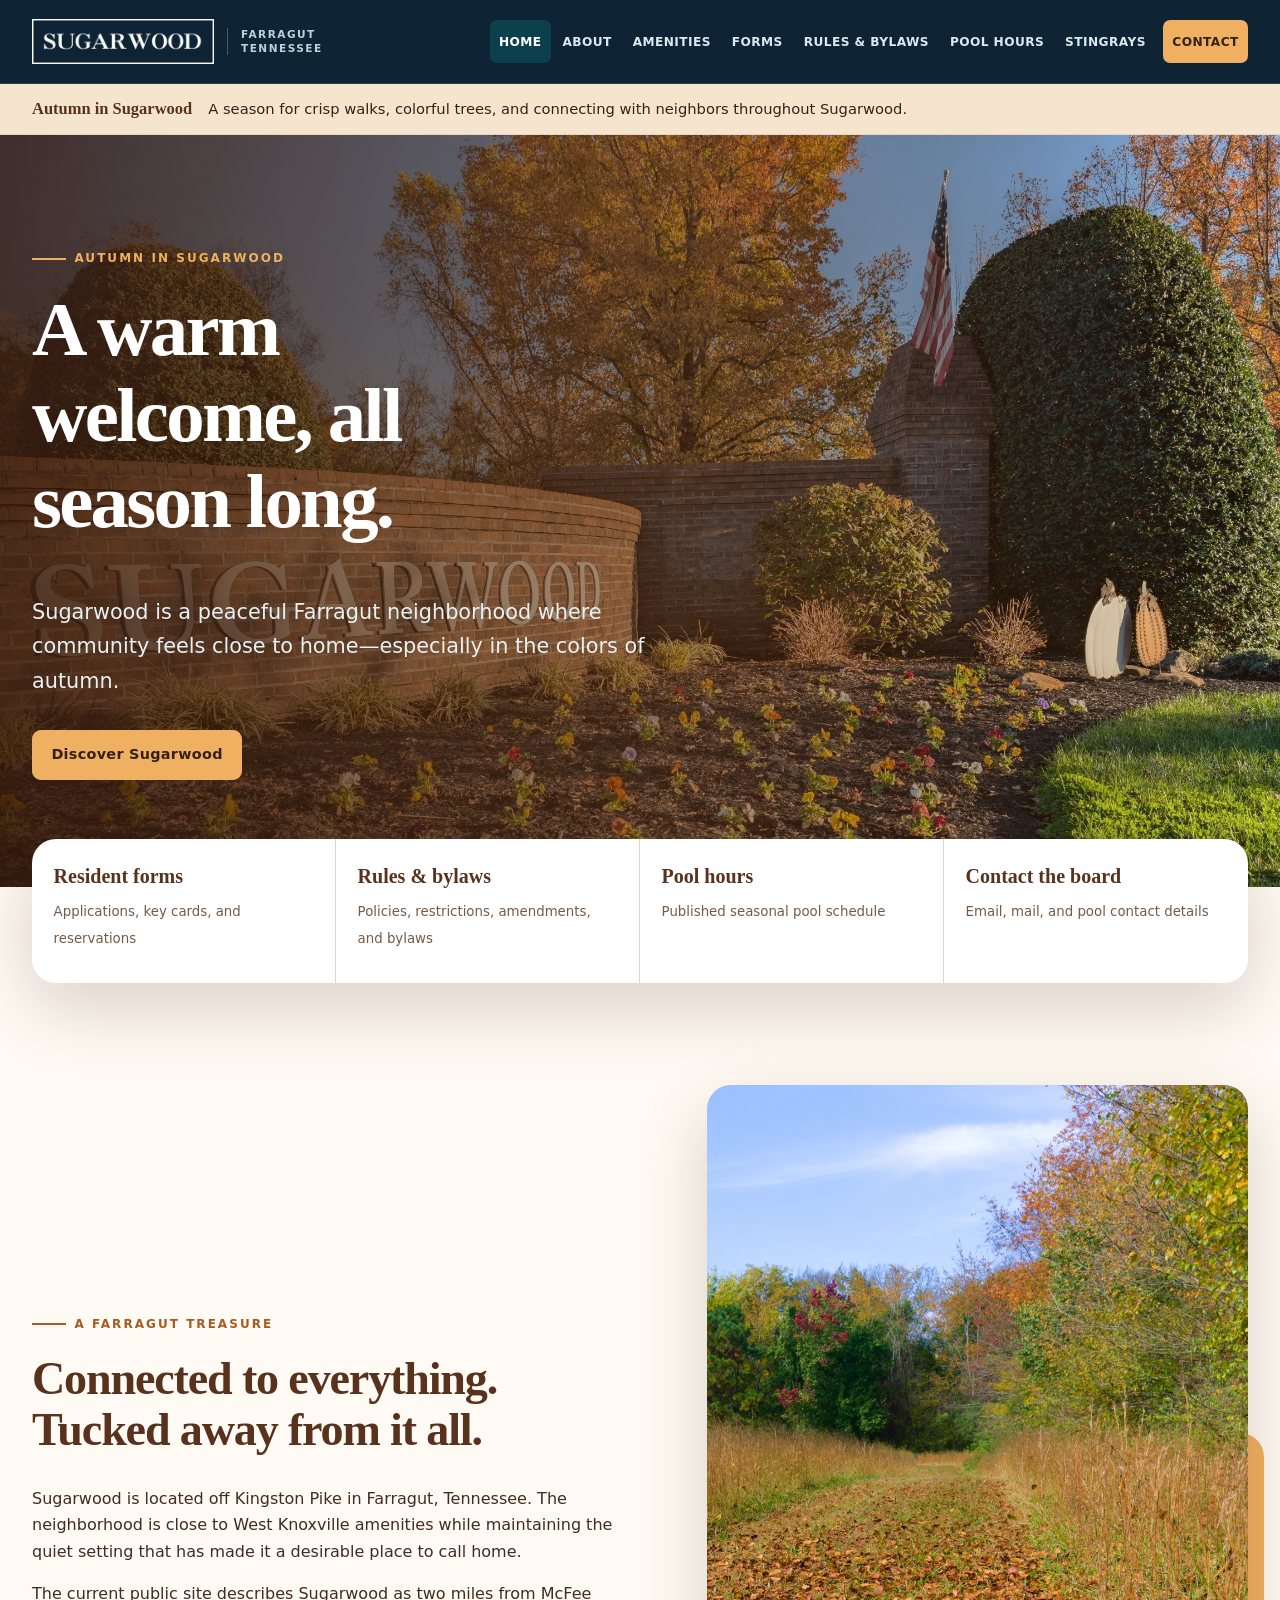
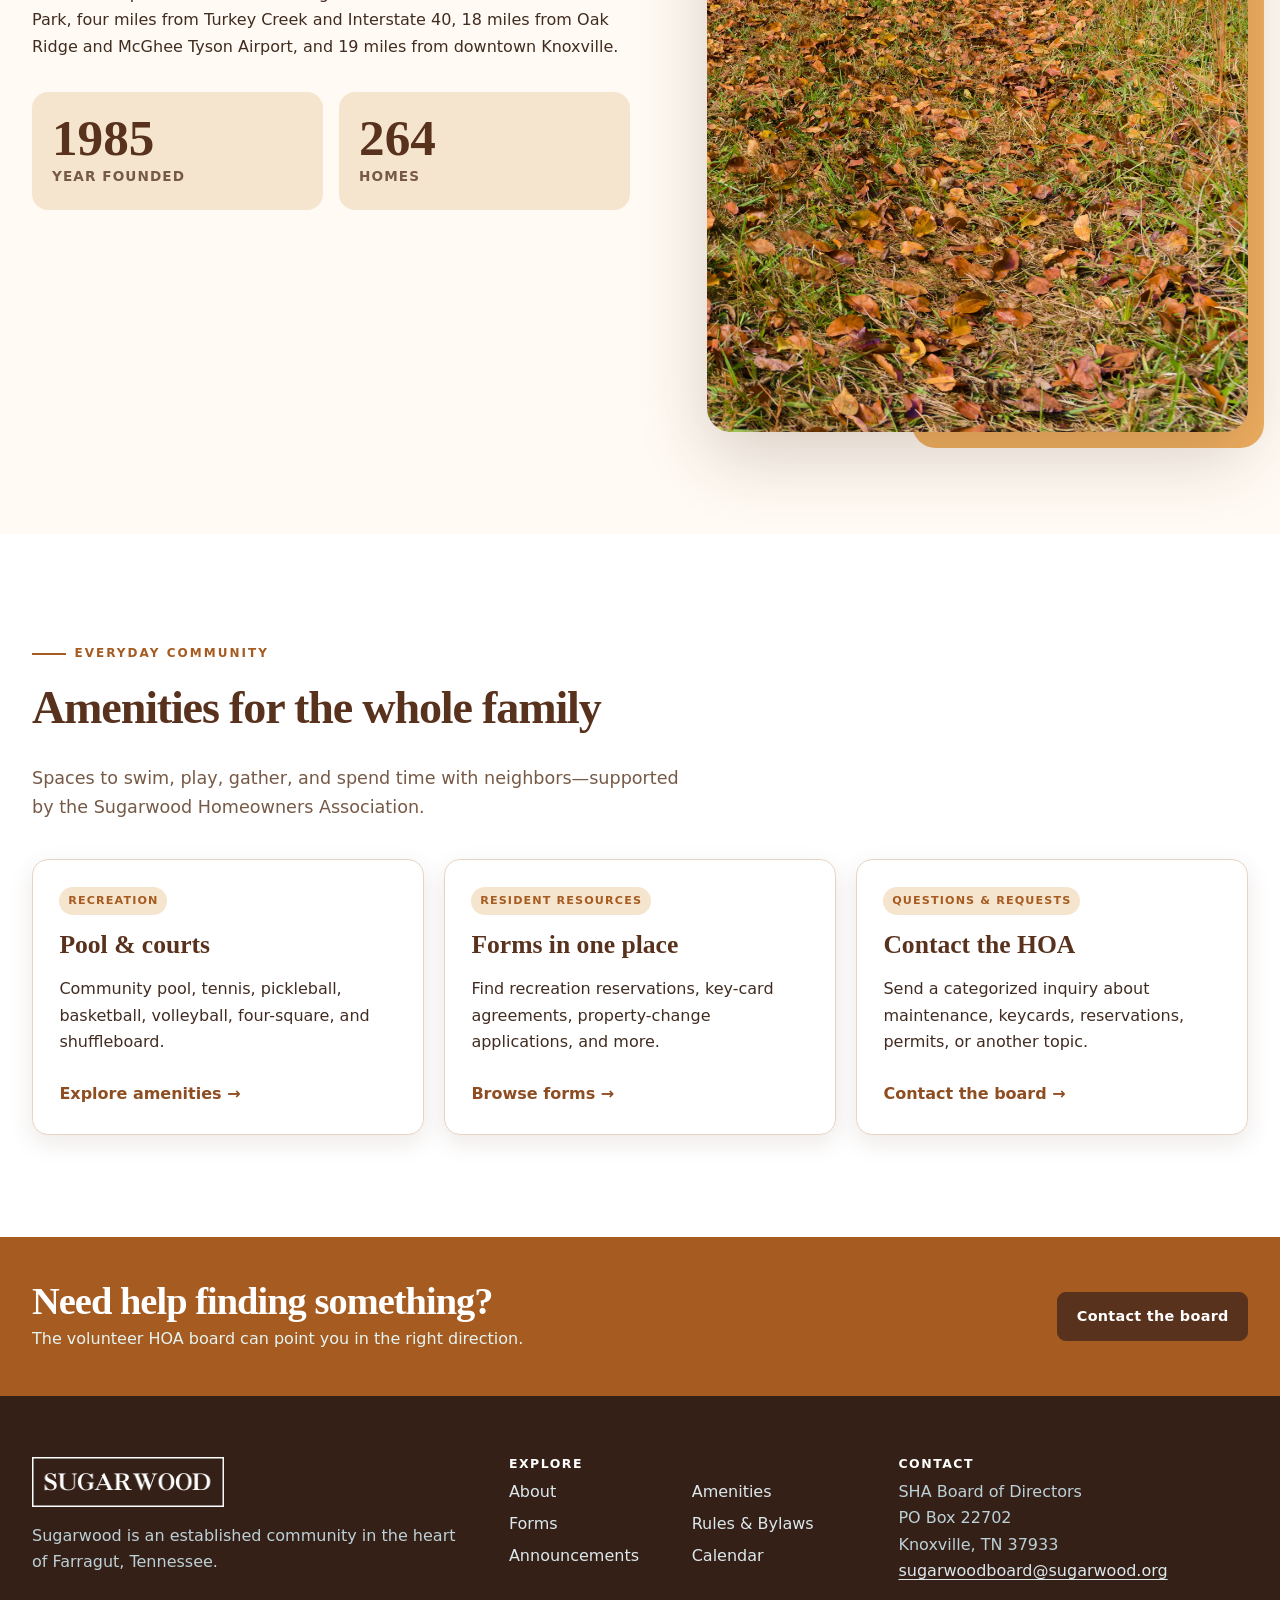
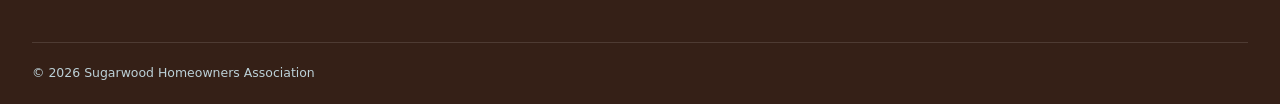
==== commit aee4b564: "Launch Sugarwood5 website" ====
--- a/index.html
+++ b/index.html
@@ -6,8 +6,8 @@
   <meta name="description" content="Sugarwood is an established community in Farragut, Tennessee, with recreation amenities and convenient access to West Knoxville.">
   <meta name="theme-color" content="#071d2e">
   <title>Home | Sugarwood at Farragut</title>
-  <link rel="icon" href="assets/images/sw-logo-final.png" type="image/png">
-  <link rel="stylesheet" href="assets/css/site.css">
+  <link rel="icon" href="assets/images/favicon-summer.jpg?v=20260810" type="image/jpeg">
+  <link rel="stylesheet" href="assets/css/site.css?v=20261119-1">
 </head>
 <body>
   
@@ -67,7 +67,7 @@
         <div class="stat"><strong>264</strong><span>Homes</span></div>
       </div>
     </div>
-    <div class="split-media"><img src="assets/images/Sugarwood-Pool-e1723392724342.jpg" width="1200" height="1068" alt="Sugarwood community swimming pool at dusk"></div>
+    <div class="split-media"><img data-seasonal-home-image src="assets/images/Sugarwood-Pool-e1723392724342.jpg" width="1966" height="3932" alt="Sugarwood community landscape"></div>
   </div>
 </section>
 <section class="section section-white">
@@ -128,6 +128,6 @@
     </div>
   </div>
 </footer>
-  <script src="assets/js/site.js"></script>
+  <script src="assets/js/site.js?v=20261119-1"></script>
 </body>
 </html>
--- a/assets/css/site.css
+++ b/assets/css/site.css
@@ -24,6 +24,65 @@
   --max-width: 76rem;
 }
 
+/* Seasonal visual layers. Content stays shared across every theme. */
+body[data-theme="autumn"] {
+  --navy-950: #352017;
+  --navy-900: #59321e;
+  --navy-800: #7c4725;
+  --blue-700: #8f4d22;
+  --teal-600: #a65b20;
+  --teal-500: #bd6f2b;
+  --aqua-100: #f6e5ce;
+  --cream-100: #fffaf3;
+  --cream-200: #f5eadc;
+  --gold-500: #b65d25;
+  --gold-300: #efb061;
+  --ink: #412c21;
+  --muted: #765a47;
+  --line: #e7d5c3;
+  --shadow-sm: 0 8px 24px rgba(76, 40, 21, 0.1);
+  --shadow-lg: 0 24px 70px rgba(76, 40, 21, 0.2);
+}
+
+body[data-theme="winter"] {
+  --navy-950: #102b43;
+  --navy-900: #193f5d;
+  --navy-800: #285778;
+  --blue-700: #316a8c;
+  --teal-600: #3d7d92;
+  --teal-500: #559bad;
+  --aqua-100: #e1f0f4;
+  --cream-100: #f6fafc;
+  --cream-200: #e9f1f5;
+  --gold-500: #a87535;
+  --gold-300: #d8b56e;
+  --ink: #1d384d;
+  --muted: #587082;
+  --line: #d5e1e7;
+  --shadow-sm: 0 8px 24px rgba(16, 43, 67, 0.1);
+  --shadow-lg: 0 24px 70px rgba(16, 43, 67, 0.2);
+}
+
+.season-notice {
+  color: var(--navy-950);
+  background: var(--aqua-100);
+  border-bottom: 1px solid var(--line);
+}
+
+.season-notice .container {
+  display: flex;
+  gap: 0.75rem 1rem;
+  align-items: baseline;
+  padding-block: 0.7rem;
+  font-size: 0.92rem;
+}
+
+.season-notice strong {
+  color: var(--navy-900);
+  font-family: Georgia, "Times New Roman", serif;
+  font-size: 1.03rem;
+}
+
 *,
 *::before,
 *::after {
@@ -267,16 +326,8 @@
   background-size: cover;
 }
 
-.hero::after {
-  position: absolute;
-  right: -7rem;
-  bottom: -8rem;
-  width: 24rem;
-  height: 24rem;
-  background: rgba(10, 163, 170, 0.2);
-  border: 1px solid rgba(255, 255, 255, 0.18);
-  border-radius: 50%;
-  content: "";
+body[data-theme="autumn"] .hero {
+  background-image: linear-gradient(90deg, rgba(54, 25, 10, 0.86) 0%, rgba(96, 51, 17, 0.54) 52%, rgba(151, 85, 24, 0.12) 100%), var(--hero-image);
 }
 
 .hero-inner {
@@ -534,6 +585,14 @@
   box-shadow: var(--shadow-lg);
 }
 
+/* Home-page seasonal portrait: show the top seven-eighths of the 1:2 source. */
+.split-media img[data-seasonal-home-image] {
+  height: auto;
+  aspect-ratio: 4 / 7;
+  object-fit: cover;
+  object-position: right top;
+}
+
 .split-media::after {
   position: absolute;
   z-index: -1;
@@ -616,7 +675,7 @@
 .page-hero {
   position: relative;
   overflow: hidden;
-  padding-block: clamp(2.4rem, 4.8vw, 4.5rem);
+  padding-block: clamp(0.8rem, 1.5vw, 1.25rem);
   color: var(--white);
   background: var(--navy-900);
 }
@@ -633,8 +692,11 @@
 }
 
 .page-hero h1 {
-  max-width: 14ch;
-  color: var(--white);
+  max-width: 11ch;
+  margin-bottom: 0.12em;
+  color: var(--white);
+  font-size: clamp(1.85rem, 3.5vw, 3.25rem);
+  line-height: 1.04;
 }
 
 .schedule-date {
@@ -696,14 +758,15 @@
 }
 
 .page-lead {
-  max-width: 44rem;
+  max-width: 34rem;
   margin-bottom: 0;
   color: #d9e8ec;
-  font-size: clamp(1.05rem, 2vw, 1.3rem);
+  font-size: clamp(0.88rem, 1.25vw, 0.98rem);
+  line-height: 1.38;
 }
 
 .breadcrumb {
-  margin-bottom: 1rem;
+  margin-bottom: 0.22rem;
   color: #a9c5cd;
   font-size: 0.78rem;
   font-weight: 750;
@@ -772,6 +835,8 @@
   transform: translateY(-2px);
 }
 
+.document-card--actions:hover { transform: none; }
+
 .document-card strong {
   display: block;
   margin-bottom: 0.35rem;
@@ -798,6 +863,35 @@
   text-transform: uppercase;
 }
 
+.document-meta--links a { padding: 0.35rem 0.55rem; color: var(--teal-600); border: 1px solid currentColor; border-radius: 999px; text-decoration: none; }
+.document-meta--links a:hover,
+.document-meta--links a:focus-visible { color: var(--white); background: var(--teal-600); }
+
+/* TEST-ONLY browser-generated reservation form. */
+.reservation-layout { display: grid; grid-template-columns: minmax(0, 1fr) minmax(18rem, 0.42fr); gap: 1.5rem; align-items: start; }
+.reservation-form, .reservation-output { padding: clamp(1.2rem, 3vw, 2rem); background: var(--white); border: 1px solid var(--line); border-radius: var(--radius-lg); box-shadow: var(--shadow-sm); }
+.reservation-pdf-link { margin: 1.25rem 0 1.75rem; text-align: center; font-size: 1.12rem; font-weight: 700; }
+.reservation-demo { display: flex; gap: 1rem; align-items: center; justify-content: space-between; margin-bottom: 1.5rem; padding: 1rem; background: var(--aqua-100); border: 1px dashed var(--teal-600); border-radius: var(--radius-md); }
+.reservation-demo small { display: block; color: var(--muted); }
+.reservation-form fieldset { margin: 0 0 1.5rem; padding: 0; border: 0; }
+.reservation-form legend { width: 100%; margin-bottom: 1rem; padding-bottom: 0.45rem; color: var(--navy-900); border-bottom: 1px solid var(--line); font-family: Georgia, "Times New Roman", serif; font-size: 1.3rem; font-weight: 700; }
+.reservation-fields, .reservation-checks { display: grid; grid-template-columns: repeat(2, minmax(0, 1fr)); gap: 0 1rem; }
+.reservation-checks { gap: 0.6rem 1rem; margin-bottom: 1rem; }
+.reservation-check, .reservation-acknowledgment { display: flex; gap: 0.65rem; align-items: flex-start; }
+.reservation-check input, .reservation-acknowledgment input { width: 1.1rem; height: 1.1rem; margin-top: 0.25rem; flex: 0 0 auto; }
+.reservation-acknowledgment { margin-bottom: 0.85rem; }
+.reservation-note { margin-bottom: 1rem; padding: 1rem; background: var(--warning-bg); border-left: 4px solid var(--warning-border); border-radius: var(--radius-sm); }
+.reservation-terms { margin-bottom: 1rem; padding: 1rem 1rem 1rem 1.25rem; background: var(--warning-bg); border-left: 4px solid var(--warning-border); border-radius: var(--radius-sm); }
+.reservation-terms ol { margin: 0; padding-left: 1.35rem; }
+.reservation-terms li + li { margin-top: 0.75rem; }
+.reservation-output { position: sticky; top: 1rem; }
+.reservation-output[hidden] { display: none; }
+.reservation-output pre { overflow: auto; max-height: 34rem; padding: 1rem; white-space: pre-wrap; color: var(--ink); background: var(--cream-100); border: 1px solid var(--line); border-radius: var(--radius-sm); font: 0.83rem/1.55 ui-monospace, SFMono-Regular, Consolas, monospace; }
+.reservation-actions { display: flex; flex-wrap: wrap; gap: 0.65rem; }
+@media (max-width: 52rem) { .reservation-layout { grid-template-columns: 1fr; } .reservation-output { position: static; } }
+@media (max-width: 36rem) { .reservation-fields, .reservation-checks { grid-template-columns: 1fr; } .reservation-demo { align-items: stretch; flex-direction: column; } }
+@media print { body.reservation-printing > *:not(.reservation-print-sheet) { display: none !important; } .reservation-print-sheet { display: block !important; color: #000; font: 12pt/1.45 Arial, sans-serif; } }
+
 .schedule-grid {
   display: grid;
   grid-template-columns: repeat(2, minmax(0, 1fr));
@@ -914,7 +1008,38 @@
 }
 
 .contact-form-layout {
-  align-items: start;
+  display: block;
+}
+
+.contact-form-intro {
+  max-width: 760px;
+  margin-bottom: 1.5rem;
+}
+
+.contact-form-embed {
+  overflow: hidden;
+  width: 100%;
+  min-height: 1500px;
+  border: 1px solid rgba(7, 29, 46, 0.14);
+  border-radius: 18px;
+  background: #fff;
+  box-shadow: 0 16px 42px rgba(7, 29, 46, 0.1);
+}
+
+.contact-form-embed iframe {
+  display: block;
+  width: 100%;
+  height: 1500px;
+  border: 0;
+}
+
+.contact-form-fallback {
+  margin: 1rem 0 0;
+  text-align: center;
+}
+
+.contact-grid-after-form {
+  margin-top: clamp(2rem, 4vw, 3.5rem);
 }
 
 .contact-form {
@@ -1336,6 +1461,10 @@
     background-position: 60% center;
   }
 
+  body[data-theme="autumn"] .hero {
+    background-image: linear-gradient(rgba(67, 31, 12, 0.72), rgba(91, 47, 16, 0.8)), var(--hero-image);
+  }
+
   .hero-inner {
     padding-block: 4rem 6rem;
   }
@@ -1411,6 +1540,20 @@
     padding-bottom: 0;
     border-bottom: 0;
   }
+
+  .contact-form-embed,
+  .contact-form-embed iframe {
+    min-height: 1850px;
+    height: 1850px;
+  }
+}
+
+@media (max-width: 350px) {
+  .contact-form-embed,
+  .contact-form-embed iframe {
+    min-height: 2050px;
+    height: 2050px;
+  }
 }
 
 @media (prefers-reduced-motion: reduce) {
